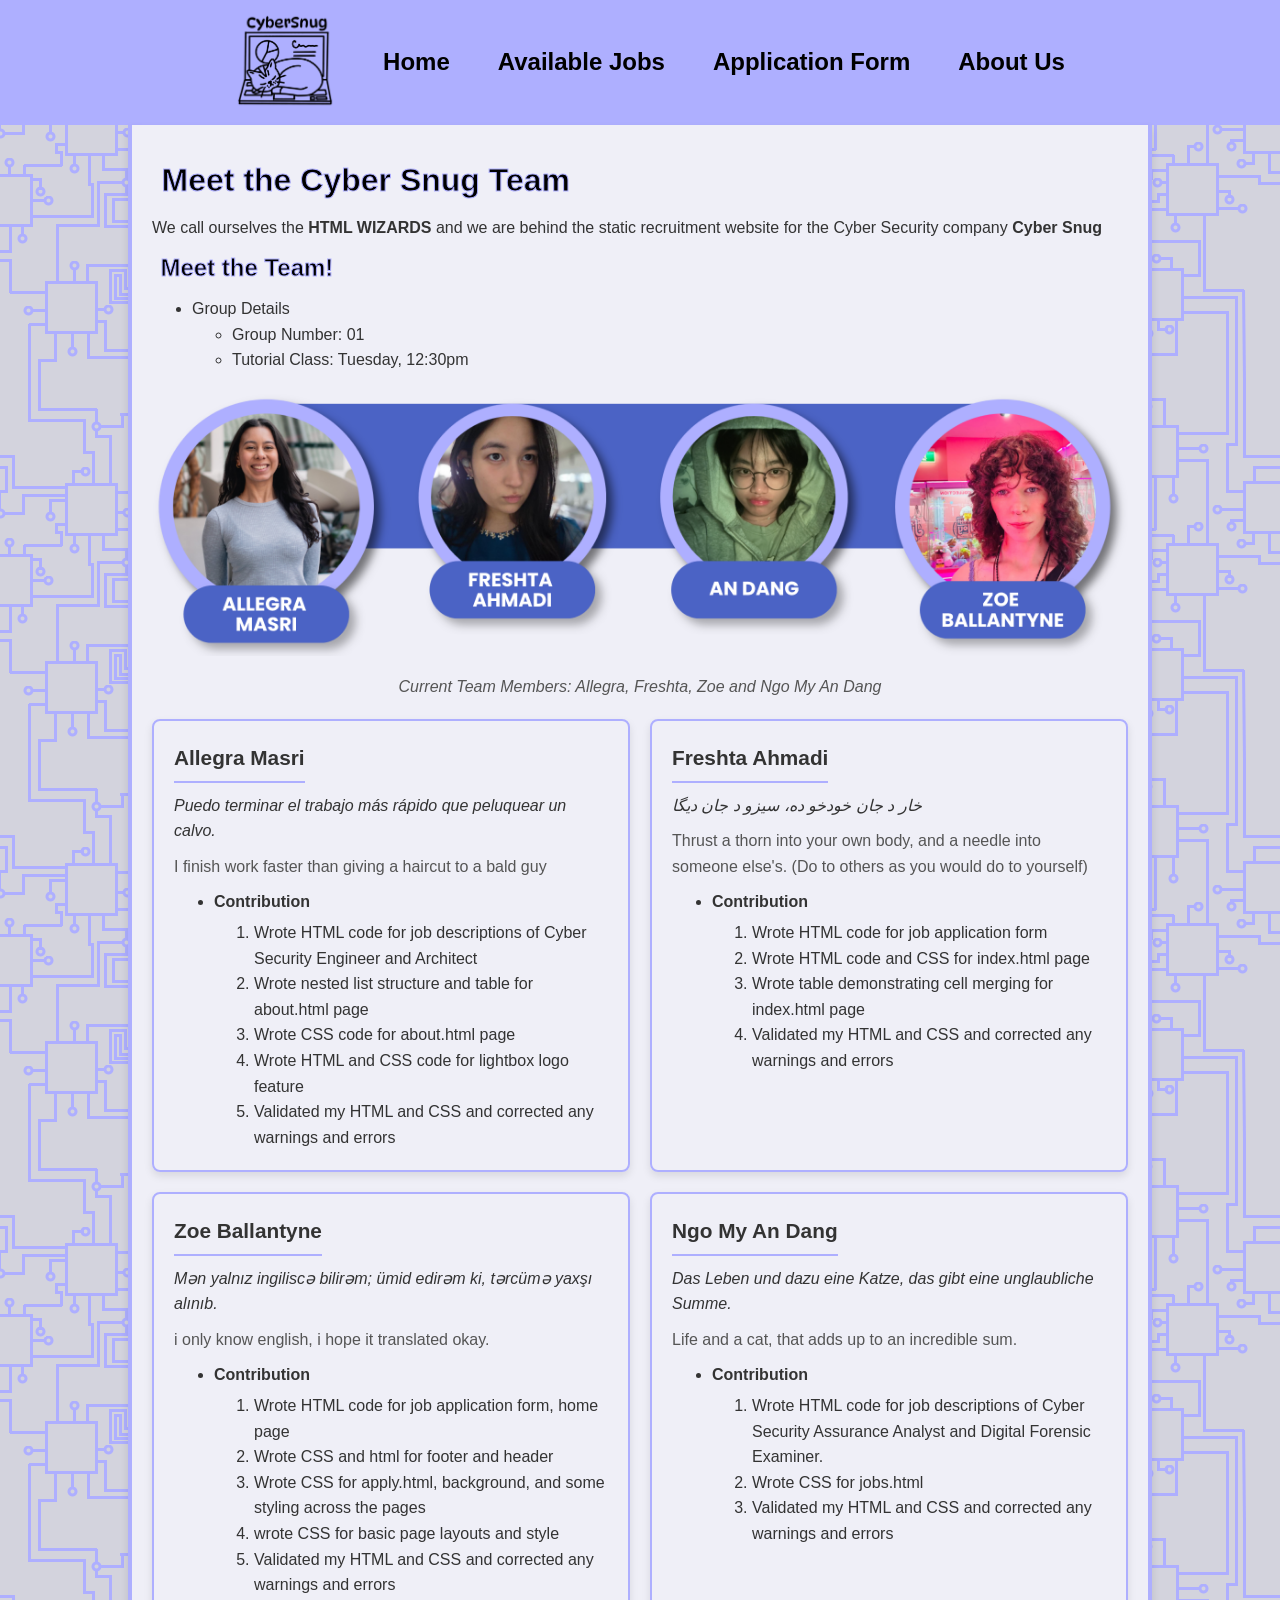
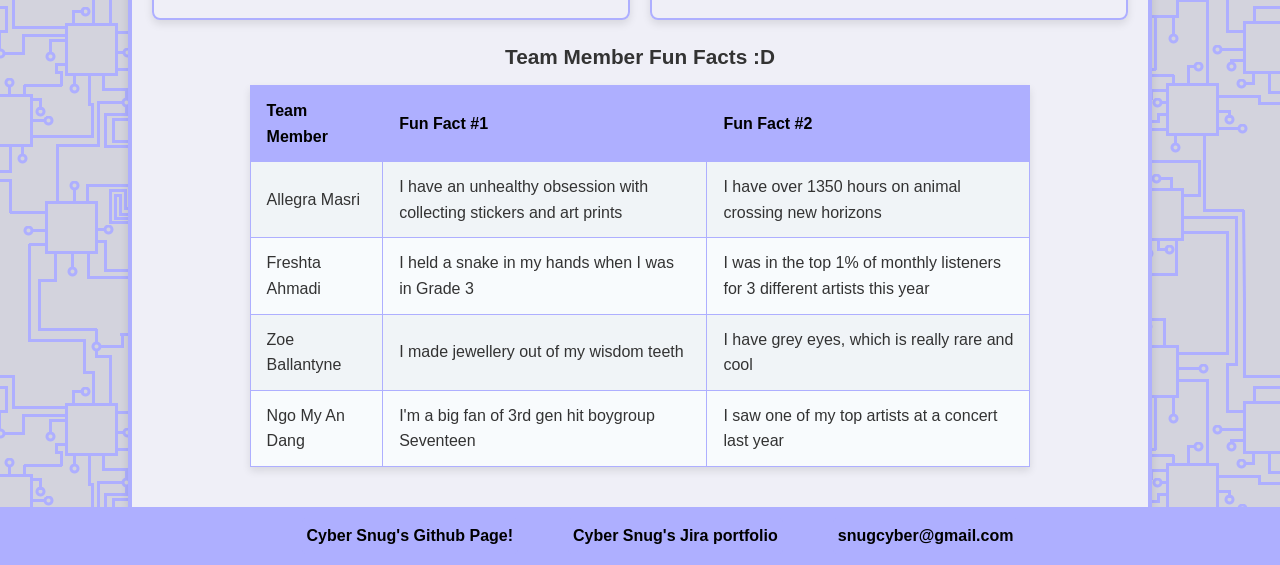
==== about.html @ 65d5e75e "Update about.html Fixed spelling and grammar in fun facts table" ====
<!DOCTYPE html>
<html lang="en">

<!--- meta elements -->
<head>
  <meta charset="utf-8">
  <meta name="description" content="About Cyber Snug team">
  <meta name="keywords" content="Cyber Snug, about us, our team, meet the team">
  <meta name="author" content="html wizards">
  <title>About Us</title>
<link rel="stylesheet" href="/styles/styles.css" type="text/css">
<!--- added the link to stylesheet -->

<!--- embedded CSS -->

  <style>
    h1 , h2 {
        -webkit-text-stroke: 1px #AEAFFF;
      color: black;
    }
  </style>

</head>

<body>

  <header>
  <!--- added links to each page -->
  <nav>
    <ul>
      <li>
        <a href="#logo-lightbox">
        <img id="logo" src="images/Cyber_Snug_FINAL.png" alt="Company Logo">
        </a>
      </li>
      <li><a href="./">Home</a></li>
      <li><a href="./jobs.html">Available Jobs</a></li>
     <li><a href="./apply.html">Application Form</a></li>
     <li><a href="./about.html">About Us</a></li>
    </ul>
  </nav>
  </header>

  <div class="lightbox" id="logo-lightbox">
    <a href="#" aria-label="Close">
      <span style="background-image: url('images/Cyber_Snug_FINAL.png');"></span>
    </a>
  </div>

  <main class="main">

    <h1>Meet the Cyber Snug Team</h1>
    <p> We call ourselves the <strong>HTML WIZARDS</strong> and we are behind the static recruitment website for the Cyber Security company <strong>Cyber Snug</strong></p>
    <h2>Meet the Team!</h2>
      <ul>
      <li>Group Details
        <ul>
          <li>Group Number: 01</li>
          <li>Tutorial Class: Tuesday, 12:30pm</li>
        </ul>
      </li>
      </ul>

   <figure class="group-photo">
      <img src="images/FINAL GROUP PHOTO.png" alt="The HTML Wizards team group photo" width="2201" height="636">
      <figcaption><em>Current Team Members: Allegra, Freshta, Zoe and Ngo My An Dang</em></figcaption>
    </figure>

      <div class="team-grid">
   <dl class="team-member">
     <dt>Allegra Masri</dt>
      <dd>Puedo terminar el trabajo más rápido que peluquear un calvo.</dd>
      <dd><em>I finish work faster than giving a haircut to a bald guy</em></dd>
      <dd>
       <ul>
          <li><strong>Contribution</strong>
            <ol>
              <li>Wrote HTML code for job descriptions of Cyber Security Engineer and Architect</li>
             <li>Wrote nested list structure and table for about.html page</li>
             <li>Wrote CSS code for about.html page</li>
             <li>Wrote HTML and CSS code for lightbox logo feature</li>
             <li>Validated my HTML and CSS and corrected any warnings and errors</li>
           </ol>
         </li>
       </ul>
      </dd>
    </dl>
   <dl class="team-member">
     <dt>Freshta Ahmadi</dt>
     <dd>خار د جان خودخو ده، سيزو د جان ديگا</dd>  
      <dd><em>Thrust a thorn into your own body, and a needle into someone else's. (Do to others as you would do to yourself)</em></dd>
      <dd>
       <ul>
         <li><strong>Contribution</strong>
            <ol>
             <li>Wrote HTML code for job application form</li>
             <li>Wrote HTML code and CSS for index.html page</li>
             <li>Wrote table demonstrating cell merging for index.html page</li>
             <li>Validated my HTML and CSS and corrected any warnings and errors</li>
           </ol>
         </li>
       </ul>
     </dd>
   </dl>
    <dl class="team-member">
     <dt>Zoe Ballantyne</dt>
     <dd>Mən yalnız ingiliscə bilirəm; ümid edirəm ki, tərcümə yaxşı alınıb.</dd>  
     <dd><em>i only know english, i hope it translated okay.</em></dd>
     <dd>
        <ul>
          <li><strong>Contribution</strong>
           <ol>
              <li>Wrote HTML code for job application form, home page</li>
              <li>Wrote CSS and html for footer and header</li>
              <li>Wrote CSS for apply.html, background, and some styling across the pages</li>
              <li>wrote CSS for basic page layouts and style</li>
              <li>Validated my HTML and CSS and corrected any warnings and errors</li>


           </ol>
         </li>
       </ul>
      </dd>
   </dl>
   <dl class="team-member">
     <dt>Ngo My An Dang</dt>
     <dd> Das Leben und dazu eine Katze, das gibt eine unglaubliche Summe.</dd>  
     <dd><em>Life and a cat, that adds up to an incredible sum.</em></dd>
     <dd>
       <ul>
          <li><strong>Contribution</strong>
            <ol>
              <li>Wrote HTML code for job descriptions of Cyber Security Assurance Analyst and Digital Forensic Examiner.</li>
              <li>Wrote CSS for jobs.html</li>
              <li>Validated my HTML and CSS and corrected any warnings and errors</li>
            </ol>
         </li>
       </ul>
      </dd>
   </dl>
   </div>

   <table class="fun-facts-table">
     <caption><strong>Team Member Fun Facts :D</strong></caption>
     <tr>
       <th>Team Member</th>
       <th>Fun Fact #1</th>
       <th>Fun Fact #2</th>
     </tr>
     <tr>
        <td>Allegra Masri</td>
        <td>I have an unhealthy obsession with collecting stickers and art prints</td>
        <td>I have over 1350 hours on animal crossing new horizons</td>
      </tr>
      <tr>
        <td>Freshta Ahmadi</td>
        <td>I held a snake in my hands when I was in Grade 3</td>
        <td>I was in the top 1% of monthly listeners for 3 different artists this year</td>
      </tr>
      <tr>
        <td>Zoe Ballantyne</td>
        <td>I made jewellery out of my wisdom teeth</td>
        <td>I have grey eyes, which is really rare and cool</td>
      </tr>
      <tr>
        <td>Ngo My An Dang</td>
        <td>I'm a big fan of 3rd gen hit boygroup Seventeen</td>
        <td>I saw one of my top artists at a concert last year</td>
      </tr>
    </table>
  </main>

  <footer>
<!---check if links work before submitting-->
    <p ><a href="https://github.com/106131320/Project-part-1" target="_blank">Cyber Snug's Github Page!</a></p>
    <p ><a href="https://snugcyber.atlassian.net?continue=https%3A%2F%2Fsnugcyber.atlassian.net%2Fwelcome%2Fsoftware&atlOrigin=eyJpIjoiZGUwYWVmOGFkY2FlNDNkOGJjMmJmNWQ0NGI5NGQwYzEiLCJwIjoiaiJ9" 
    target="_blank">Cyber Snug's Jira portfolio </a></p>
    <p ><a href="mailto:snugcyber@gmail.com" target="_blank">snugcyber@gmail.com</a></p>
  </footer>

  
</body>



</html>
---- styles/styles.css ----
/*
filename: styles.css
author: html wizards
created: 27/8/26
last modified: 02/9/26
description: Global styles for the project, including layout, typography, and color scheme.
*/

/* --- Variable Declaration --- */
:root {
  --main-purple: #AEAFFF;
}

/* --- Base Styles --- */
/* Universal box-sizing, font-family, and reset for margins/paddings */
* {
  box-sizing: border-box;
  font-family: 'Segoe UI', Tahoma, Geneva, Verdana, sans-serif;
  margin: 0;
  padding: 0;
}


/* --- body Styles --- */

html{
  background-color: #a5a6db;
}


body {
  background-color: #d3d3dd;

  /* places background images to the left and right repeated vertically*/
  background-image:
    url("../images/backcircuits.png"),
    url("../images/backcircuits.png");
  background-repeat:
    repeat-y,
    repeat-y;
  background-position:
    left top,
    right top;

  color: #333;
  /* Dark grey text */
  line-height: 1.6;
  max-width: 100%;
  margin: 0 auto;
  padding: 0px;

  display: flex;
  flex-direction: column;
}

/* --- logo specific style --- */
#logo {
  width: 100px;
  height: auto;
  display: block;
  padding-bottom: 5px;
  cursor: zoom-in;
}

/* --- Logo Lightbox --- */
.lightbox {
  display: none;
  position: fixed;
  z-index: 999;
  top: 0;
  left: 0;
  right: 0;
  bottom: 0;
  padding: 1em;
  background: rgba(0, 0, 0, 0.8);
}

.lightbox:target {
  display: block;
}

.lightbox span {
  display: block;
  width: 100%;
  height: 100%;
  background-position: center;
  background-repeat: no-repeat;
  background-size: contain;
}

  /* universal box sizing is 0 padding, lists cant give a number or symbol when theres 0 padding */
ul {
  padding-left: 40px;
}

ol {
  padding-left: 40px;
}
/* --- Navigation Styles --- */

nav {
  background-color: var(--main-purple);
  padding: 0px 20px 0 0;
  width: 100%;

}

nav ul {
  list-style: none;
  /* Removes bullet points */
  display: flex;
  /* Flexbox for horizontal alignment */
  gap: 20px;
  /* Space between list items */
  justify-content: center;
  /* Centers navigation items */

}

nav ul li {
  display: flex;
  align-items: center;
}

nav ul li a {
  color: black;
  text-decoration: none;
  font-weight: 600;
  font-size: 1.5rem;
  padding: 10px 14px;
  border-radius: 4px;
  transition: background-color 0.3s ease;
  /* Smooth hover transition */
  display: block;
  /* Makes the entire link clickable */

}

nav ul li a:hover {
  background-color: #7a7ccf;
  /* Darker purple  on hover */
}

nav ul li:first-child a:hover {
  background-color: transparent;
}

footer {
  background-color: var(--main-purple);
  padding: 6px;
  width: 100%;
  margin-top: auto;
  display: flex;
  justify-content: center;
  align-items: center;
  text-align: center;
  position: relative;

}


footer a {
  color: black;
  font-weight: bold;
  text-decoration: none;
  display: block;
  padding: 5px 5px;
  margin: 5px;
  margin-left: 45px;
  border-radius: 4px;
  background-color: var(--main-purple);
  transition: 0.3s ease;
}

footer a:hover {
  background-color: #7a7ccf;
}



.main {
  width: 80%;
  max-width: 80%;
  margin: 0 auto;
  padding: 20px;
  background-color: #efeff7;
  /* Light grey-blue background */
  border-left: 4px solid var(--main-purple);
  border-right: 4px solid var(--main-purple);
  box-shadow: 0 4px 8px rgba(0, 0, 0, 0.1);
  
  /* Subtle shadow for depth */

 
  flex: 1;

}




/* --- apply.html Styling --- */



.application_body {
  width: 80%;
  max-width: 80%;
  margin: 0 auto;
  padding: 20px;
  background-color: #ebebf3;
  /* Light grey-blue background */
  border-left: 6px solid var(--main-purple);
  border-right: 6px solid var(--main-purple);
  box-shadow: 0 4px 8px rgba(0, 0, 0, 0.1);
  /* Subtle shadow for depth */
}

form {
  display: flex;
  flex-direction: column;
  gap: 20px;
  /* Space between fieldsets and buttons */
}

fieldset {
  border: 2px solid var(--main-purple);
  border-radius: 8px;
  padding: 20px;
  background-color: #f8fbfd;
  display: flex;
  /* Flex container for internal alignment */
  flex-direction: column;
  /* Stacks contents vertically */
  gap: 15px;
  /* Space between direct children of the fieldset */
}



/* Labels within the applicant information fieldset */
.applicant-info-fieldset label {
  font-weight: 500;
  color: #333;
  margin-bottom: -5px;
  /* Pulls label closer to the input */
  display: block;
  /* Ensures full width for consistency */
}

/* Styling for selectable input fields (text, email, select) */
.selectable {
  width: 100%;
  padding: 10px 12px;
  border: 1px solid #ccc;
  border-radius: 5px;
  font-size: 1rem;
  transition: border-color 0.3s ease, box-shadow 0.3s ease;
  /* Smooth hover/focus transition */
}

.selectable:hover {
  border-color: var(--main-purple);
  box-shadow: 0 0 0 3px rgba(0, 75, 153, 0.2);
  /* Light blue shadow on hover */
  outline: none;
  /* Removes default outline */
}

/* Custom styling for select dropdowns */
select {
  appearance: none;
  /* Removes default OS styling */
  background-repeat: no-repeat;
  background-position: right 10px center;
  background-size: 20px;
  padding-right: 30px;
  /* Space for a custom dropdown arrow if desired */
}

/* Gender Fieldset specific styling */
.gender-fieldset {
  flex-direction: row;
  /* Arranges radio buttons horizontally */
  flex-wrap: wrap;
  /* Allows items to wrap on smaller screens */
  gap: 20px;
  border: 1px solid #ccc;
  /* Lighter border */
  background-color: #FFFFFF;
  /* Even lighter background */
  padding: 15px;
  margin-top: 5px;
  margin-bottom: 5px;
}

.gender-fieldset legend {
  font-size: 1.1rem;
  font-weight: 600;
  color: #555;
  margin-left: -5px;
  padding: 0 5px;
}

/* Styling for individual radio button labels within the gender fieldset */
.gender-fieldset label {
  display: flex;
  align-items: center;
  /* Vertically centers radio button and text */
  font-weight: normal;
  margin-bottom: 0;
  cursor: pointer;
}

.gender-fieldset input[type="radio"] {
  margin-right: 8px;
  /* Space between radio button and its label text */
  flex-shrink: 0;
  /* Prevents radio button from shrinking */
}

/* Textarea resizing behavior */
form textarea {
  resize: vertical;
  /* Allows vertical resizing only */
}

/* Grouping for standard skill checkboxes */
.skill-group-standard {
  display: flex;
  flex-direction: column;
  gap: 12px;
  margin-bottom: -12px;
  /* Adjusts spacing if followed by other elements */
}

.skill-group-standard label {
  display: flex;
  align-items: center;
  cursor: pointer;
  margin-bottom: 0;
}

.skill-group-standard input[type="checkbox"] {
  margin-right: 10px;
  width: 18px;
  height: 18px;
  flex-shrink: 0;
}

/* Styling for the "Other Skills" checkbox and associated text area */
.other-skills-control {
  display: flex;
  flex-direction: row;
  flex-wrap: wrap;
  gap: 10px;
  margin-top: 12px;
  margin-bottom: 15px;
  align-items: center;
  /* Vertically centers checkbox with label */
}

.other-skills-control label[for="other-skills"] {
  color: #333;
  cursor: pointer;
  margin-top: -3px;
  margin-left: 4px;
  margin-right: 10px;
}

.other-skills-control input[type="checkbox"] {
  margin-right: -5px;
  width: 18px;
  height: 18px;
  flex-shrink: 0;
}

/* Hidden textarea for "Other Skills" - initially hidden */
#hidden {
  max-height: 0;
  opacity: 0;
  /* Smooth transition for revealing the textarea */
  transition:
    max-height 0.5s ease-out,
    opacity 0.5s ease-out,
    padding 0.5s ease-out;
  width: 100%;
  overflow: hidden;
  /* Ensures content is clipped when hidden */
}

/* Shows the hidden textarea when the "Other Skills" checkbox is checked */
.other-skills-control input#other-skills:checked~#hidden {
  max-height: 200px;
  /* Allows the textarea to expand */
  opacity: 1;
}

#hidden textarea {
  width: 100%;
}

/* Submit and Reset Buttons */

.buttons {
  display: flex;
  gap: 10px;
}

.button {
  background-color: grey;
  padding: 12px 20px;
  border: none;
  border-radius: 5px;
  font-size: 1.1rem;
  cursor: pointer;
  transition: background-color 0.3s ease, transform 0.2s ease;
  /* Smooth hover effects */
  margin-top: 10px;
  align-self: flex-start;
  /* Aligns button to the left within flex container */
}

.button:hover {
  background-color: #5d5e86;
  /* Darker blue on hover */
  transform: translateY(-2px);
  /* Slight lift effect */
}

input[type="reset"] {
  background-color: grey;
  /* Grey for reset button */
}

input[type="reset"]:hover {
  background-color: #5d5e86;
  /* Darker grey on hover */
}

/* --- Job Page Styling --- */

.jobs_main {
  width: 80%;
  max-width: 80%;
  margin: 0 auto;
  background-color: #d3d3dd;
  flex: 1;
}

.job_description {
  width: 100%;
  max-width: 100%;
  margin: 10px auto;
  padding: 20px;
  background-color: #efeff7;
  /* Light grey-blue background */
  border: 3px solid var(--main-purple);
  border-radius: 8px;
  box-shadow: 0 4px 8px rgba(0, 0, 0, 0.1);
  /* Subtle shadow for depth */ 
}




.available_jobs {
  width: 100%;
  max-width: 100%;
  margin: 0 auto;
  padding: 20px;
  background-color: #efeff7;
  /* Light grey-blue background */
  border: 3px solid var(--main-purple);
  border-top: 0px solid var(--main-purple);
  border-radius: 0 0 8px 8px;
  box-shadow: 0 4px 8px rgba(0, 0, 0, 0.1);

  /* Subtle shadow for depth */ 
}


h1 {
  padding: 0.3em;
}

h2 {
  padding: 0.35em;
}

/* --- Custom styling for sections --- */
section {
  width: 40%;
  padding: 1em;
}

/* --- Custom styling for engineer- sections and elements --- */
#engineer-details {
  border: 3px inset var(--main-purple);
  border-radius: 4px;
  /* --- Create a border --- */
  padding: 1em;
  width: 100%;
}

/* --- Make requirement sections be inline with each other --- */
#engineer-preferable-requirements, #engineer-essential-requirements {
  display: inline-block;
  margin-bottom: 1em;
}

#engineer-essential-requirements {
  margin-right: 1em;
}

#engineer-preferable-requirements {
  margin-right: 3em;
  width: 50%;
  float: right;
}

/* --- Adjust width for responsibilities section --- */
#engineer-responsibilities {
  width: 100%;
}

/* --- Custom styling for architect- sections and elements --- */
#architect-details {
  border: 3px inset var(--main-purple);
  border-radius: 4px;
  /* --- Create a border --- */
  padding: 1em;
  width: 100%;
}

/* --- Make requirement sections be inline with each other --- */
#architect-preferable-requirements, #architect-essential-requirements {
  display: inline-block;
  margin-bottom: 1em;
}

#architect-essential-requirements {
  margin-right: 1em;
}

#architect-preferable-requirements {
  margin-right: 3em;
  width: 50%;
  float: right;
}

/* --- Adjust width for responsibilities section --- */
#architect-responsibilities {
  width: 100%;
}

/* --- Custom styling for security- sections and elements --- */
#security-details {
  border: 3px inset var(--main-purple);
  border-radius: 4px;
  /* --- Create a border --- */
  padding: 1em;
  width: 100%;
}

/* --- Make requirement sections be inline with each other --- */
#security-preferable-requirements, #security-essential-requirements {
  display: inline-block;
  margin-bottom: 1em;
}

#security-essential-requirements {
  margin-right: 1em;
}

#security-preferable-requirements {
  margin-right: 3em;
  width: 50%;
  float: right;
}

/* --- Adjust width for responsibilities section --- */
#security-responsibilities {
  width: 100%;
}

/* --- Custom styling for examiner- sections and elements --- */
#examiner-details {
  border: 3px inset var(--main-purple);
  border-radius: 4px;
  /* --- Create a border --- */
  padding: 1em;
  width: 100%;
}

/* --- Make requirement sections be inline with each other --- */
#examiner-preferable-requirements, #examiner-essential-requirements {
  display: inline-block;
  margin-bottom: 1em;
}

#examiner-essential-requirements {
  margin-right: 1em;
}

#examiner-preferable-requirements {
  margin-right: 3em;
  width: 50%;
  float: right;
}

/* --- Adjust width for responsibilities section --- */
#examiner-responsibilities {
  width: 100%;
}

/* --- Make aside sections and description sections inline --- */
aside, #engineer-description, #architect-description, #security-description, #examiner-description {
  display: inline-block;
}

/* --- Custom styling for aside elements --- */

.jobs_aside {
  width: 100%;
  border: 3px inset var(--main-purple);
  border-radius: 4px;
  margin-top: 1em;
  padding: 1em;
}
/* --- Styling for menu --- */
.menu {
  display: flex;
  justify-content: space-evenly;
  align-items: center;
}

.menu a {
  color: black;
  font-weight: bold;
  text-decoration: none;
  padding: 10px 20px;
  border-radius: 4px;
  background-color: var(--main-purple);
  transition: 0.3s ease;
}

.menu a:hover {
  background-color: #7a7ccf;
}

/*Team Member boxes for about us page*/
.team-grid {
  display: grid;
  grid-template-columns: repeat(2, 1fr);
  gap: 20px;
}

@media(max-width: 600px) {
  .team-grid {
    grid-template-columns: 1fr;
  }
}

.team-member {
  border: 2px solid var(--main-purple);
  border-radius: 8px;
  background-color: #f8fbfd;
  background: url(./images/fade.png) repeat-x top;

  box-shadow: 0 4px 8px rgba(0, 0, 0, 0.1);
  padding: 20px;
  margin: 0;
}
.team-member dt {
  font-size: 1.3rem;
  font-weight: 600;
  color: #333;
  border-bottom: 2px solid var(--main-purple);
  padding-bottom: 6px;
  margin-bottom: 10px;
  display: inline-block;
}

.team-member dd {
  margin-bottom: 10px;
  color: #333;
}

.team-member dd:last-child {
  margin-bottom: 0;
}

.team-member dd:first-of-type {
  font-style: italic;
}

.team-member dd em {
  font-style: normal;
  color: #555;
}

.team-member ul,
.team-member ol {
  margin-top: 5px;
}

/*Group Photo (about.html)*/
.group-photo {
  text-align: center;
  margin: 20px auto;
}

.group-photo img {
  max-width: 100%;
  height: auto;
  border-radius: 8px;
}

.group-photo figcaption {
  margin-top: 10px;
  color: #555;
}

/*Team Fun Facts Table (about.html)*/
.fun-facts-table {
  border-collapse: collapse;
  width: 80%;
  margin: 20px auto;
  background-color: #f8fbfd;
  box-shadow: 0 4px 8px rgba(0, 0, 0, 0.1);
}

.fun-facts-table caption {
  font-size: 1.3em;
  padding-bottom: 12px;
}

.fun-facts-table th,
.fun-facts-table td {
  border: 1px solid var(--main-purple);
  padding: 12px 16px;
  text-align: left;
}

.fun-facts-table th {
  background-color: var(--main-purple);
  color: black;
}

.fun-facts-table tr:nth-child(even) {
  background-color: #f0f4f7;
}

@media (max-width: 600px) {
  .fun-facts-table {
    width: 100%;
  }

  .fun-facts-table th,
  .fun-facts-table td {
    padding: 6px 8px;
    font-size: 0.85rem;
  }
}

@media (max-width: 480px) {
  .team-grid {
    grid-template-columns: 1fr;
  }
}




/* --- Index Page Styling --- */
/*CyberSnug Services Table (index.html)*/

.title {
  padding: 0;
}



.content-row {
  display: flex;
  align-items: flex-start;
  justify-content: space-between;
  gap: 2em;
  width: 100%;
  font-size: 1.5em;

}

.left-content {
  flex: 1;
  min-width: 0;
  padding: 3em 1em 1em 1em;
}

.company-description {
  width: 100%;
  margin: 10px 0 0;
  padding: 0;
  float: none;
}

.company-description p + p {
  margin-top: 20px;
}

#visual-slogan {
  width: 42%;
  height: auto;
  flex-shrink: 0;
  margin-top: -20px;
  margin-right: -20px;
}

.services-table {
  border-collapse: collapse;
  width: 80%;
  margin: 6em auto;
  background-color: #f8fbfd;
  box-shadow: 0 4px 8px rgba(0, 0, 0, 0.1);
}

.services-table th.services-header {
  background-color: var(--main-purple);
  color: black;
  text-align: center;
  font-size: 1.5em;
  padding: 12px 16px;
}

.services-table caption {
  font-size: 1.3em;
  padding-bottom: 12px;
}

.services-table th,
.services-table td {
  border: 1px solid var(--main-purple);
  padding: 12px 16px;
  text-align: left;
}

.services-table th {
  background-color: var(--main-purple);
  color: black;
}

.services-table tr:nth-child(even) {
  background-color: #f0f4f7;
}

@media (max-width: 600px) {
  .services-table {
    width: 100%;
  }

  .services-table th,
  .services-table td {
    padding: 6px 8px;
    font-size: 0.85rem;
  }
}

@media (max-width: 480px) {
  .team-grid {
    grid-template-columns: 1fr;
  }
}

/* --- Checkmark --- */
.checkmark-symbol::before {
  content: "✔";
  color: green;
}



.acknowledgment-of-land {
  text-align: center;
}
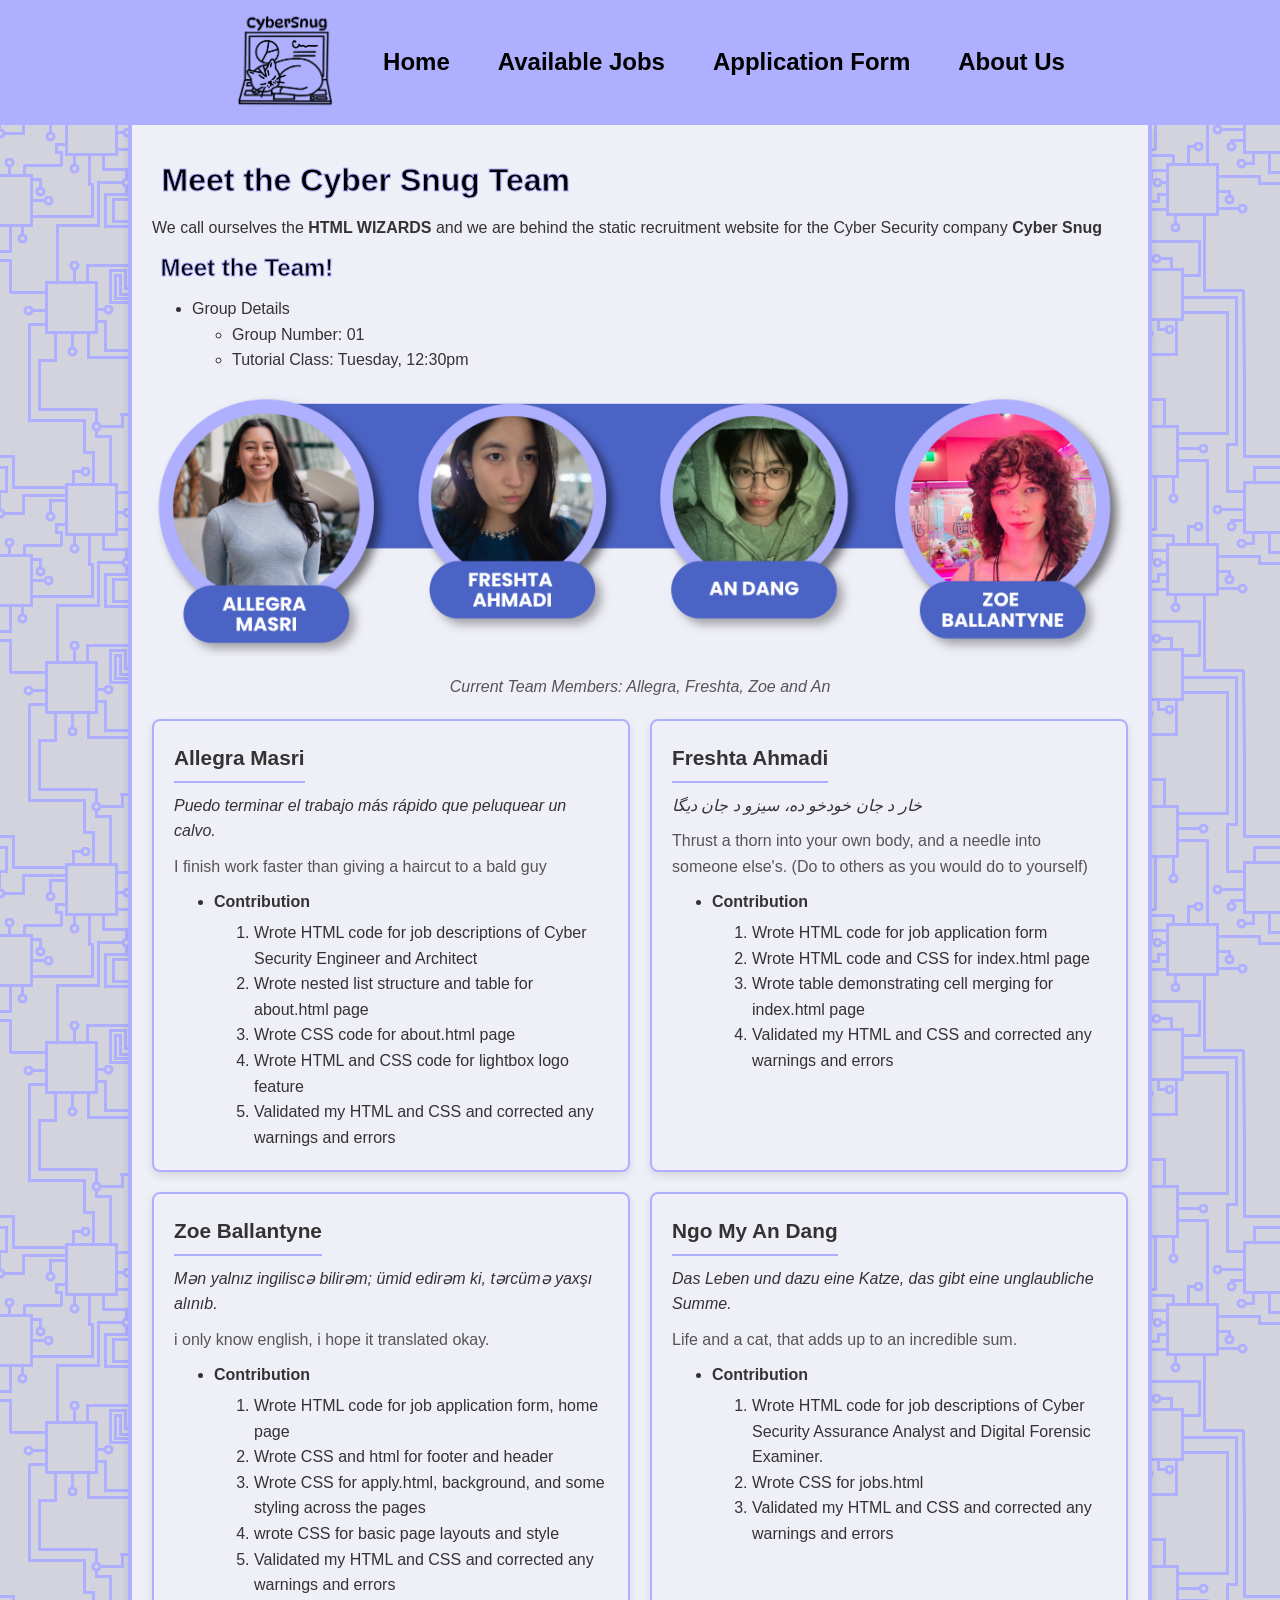
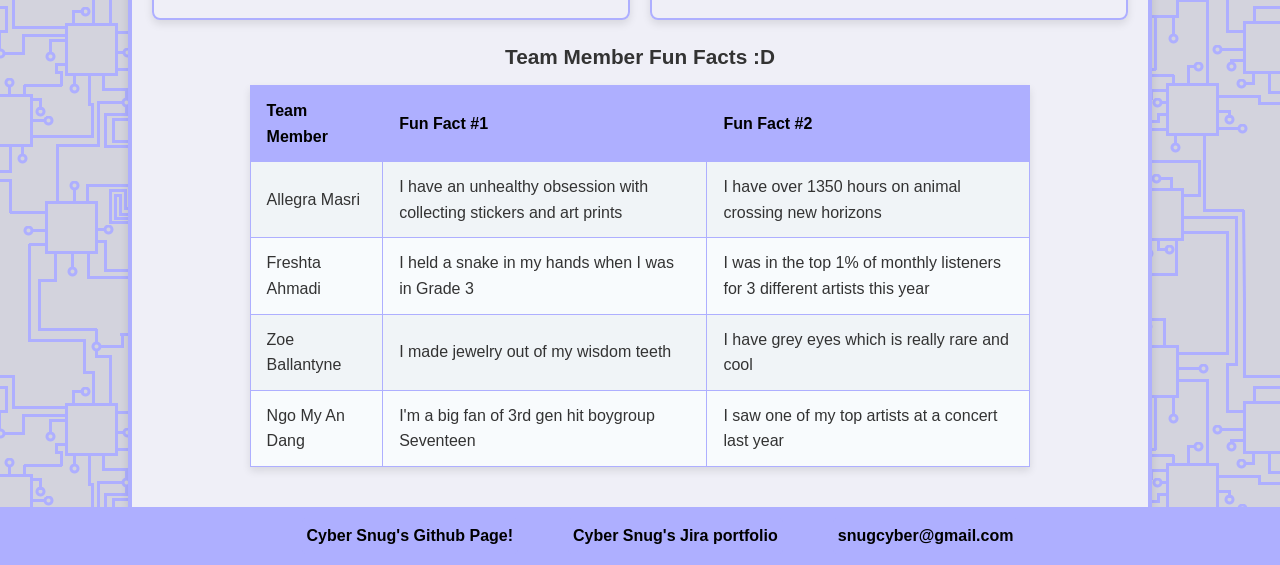
==== commit 959b8765: "Made member names only first names in figcaption" ====
--- a/about.html
+++ b/about.html
@@ -63,7 +63,7 @@
 
    <figure class="group-photo">
       <img src="images/FINAL GROUP PHOTO.png" alt="The HTML Wizards team group photo" width="2201" height="636">
-      <figcaption><em>Current Team Members: Allegra, Freshta, Zoe and Ngo My An Dang</em></figcaption>
+      <figcaption><em>Current Team Members: Allegra, Freshta, Zoe and An</em></figcaption>
     </figure>
 
       <div class="team-grid">
@@ -159,8 +159,8 @@
       </tr>
       <tr>
         <td>Zoe Ballantyne</td>
-        <td>I made jewellery out of my wisdom teeth</td>
-        <td>I have grey eyes, which is really rare and cool</td>
+        <td>I made jewelry out of my wisdom teeth</td>
+        <td>I have grey eyes which is really rare and cool</td>
       </tr>
       <tr>
         <td>Ngo My An Dang</td>
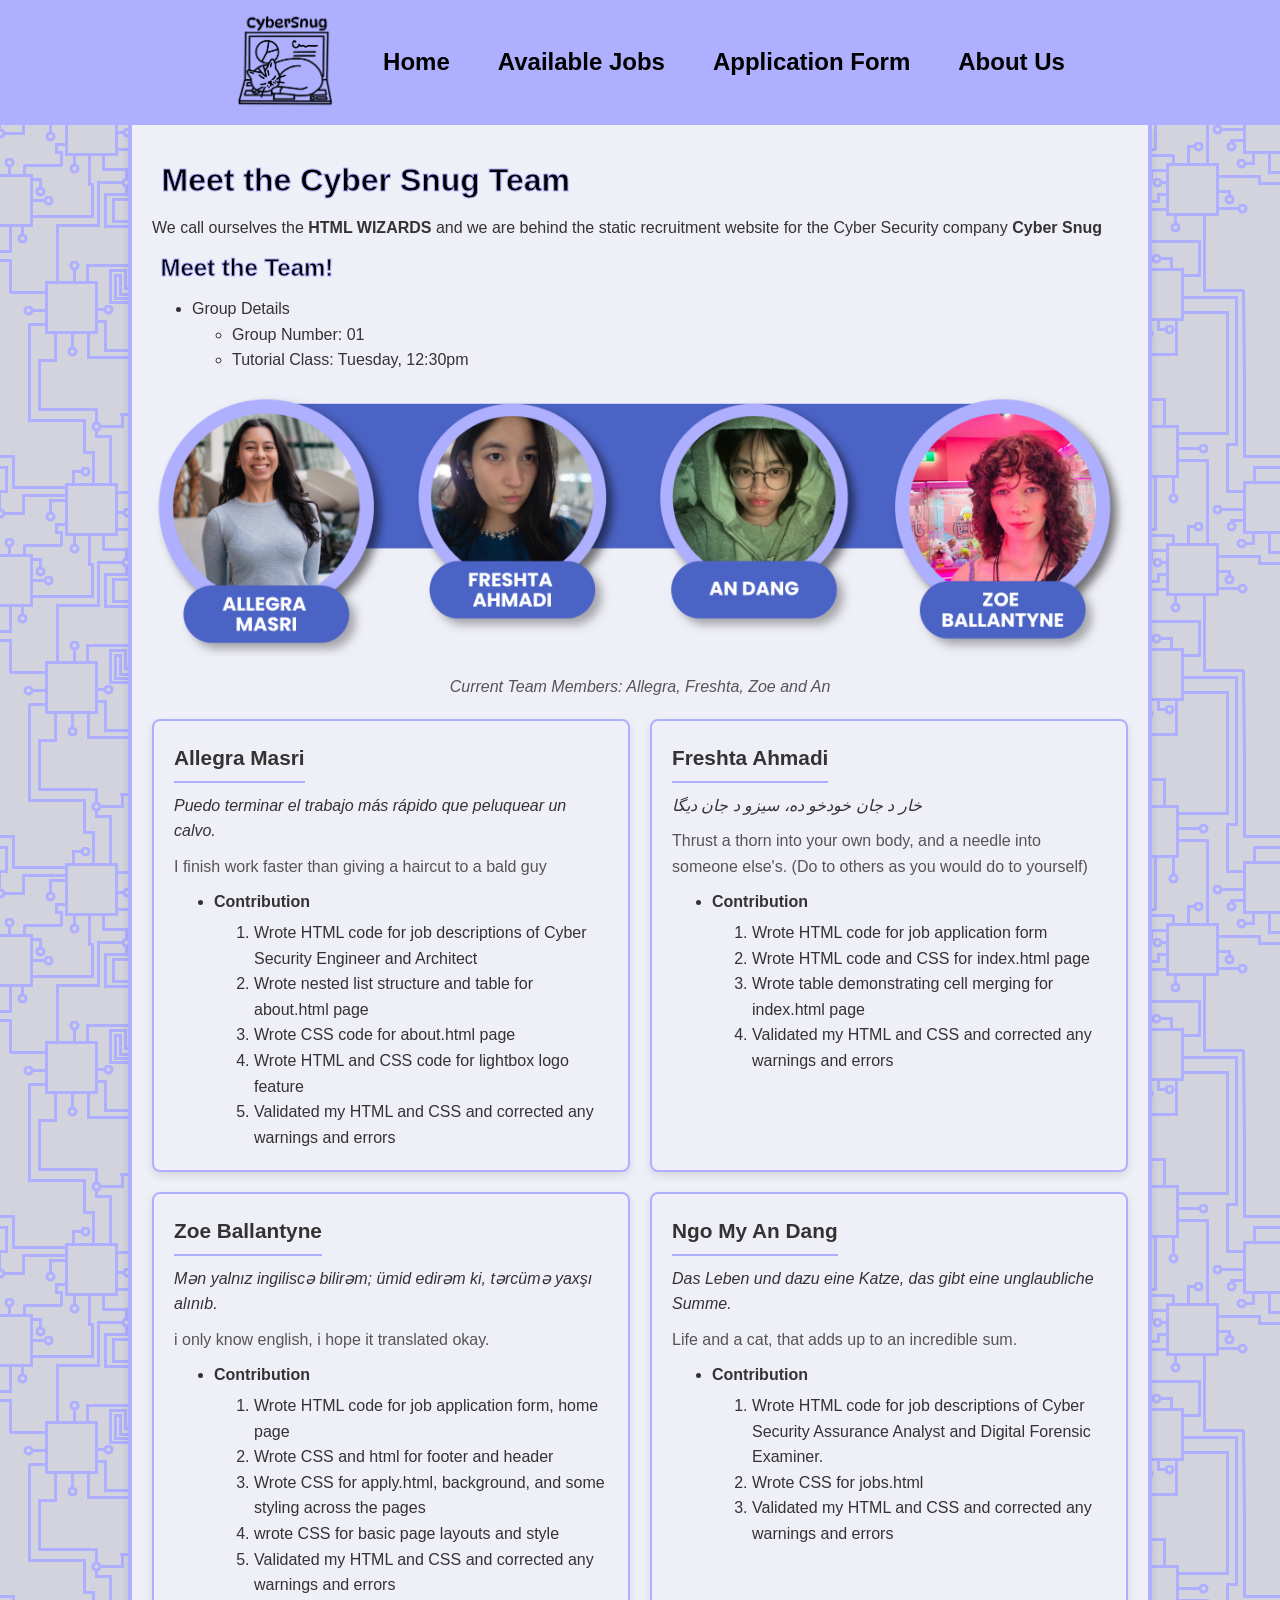
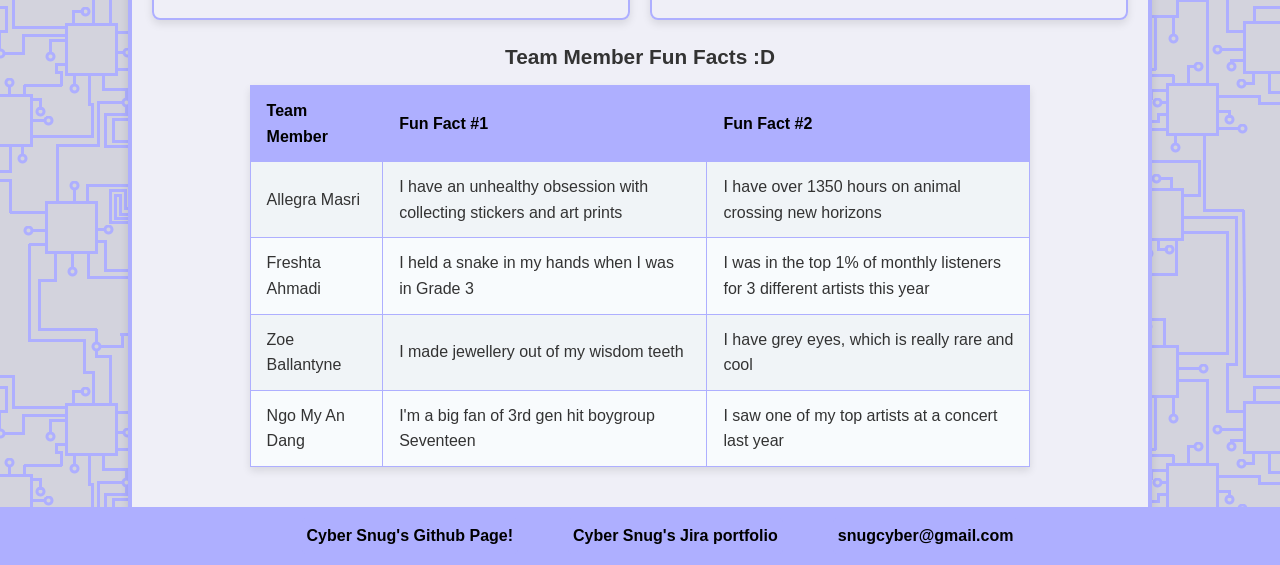
==== commit f1ed5846: "Merge branch 'main' of https://github.com/106131320/Project-part-1 correcting figcaption" ====
--- a/about.html
+++ b/about.html
@@ -159,8 +159,8 @@
       </tr>
       <tr>
         <td>Zoe Ballantyne</td>
-        <td>I made jewelry out of my wisdom teeth</td>
-        <td>I have grey eyes which is really rare and cool</td>
+        <td>I made jewellery out of my wisdom teeth</td>
+        <td>I have grey eyes, which is really rare and cool</td>
       </tr>
       <tr>
         <td>Ngo My An Dang</td>
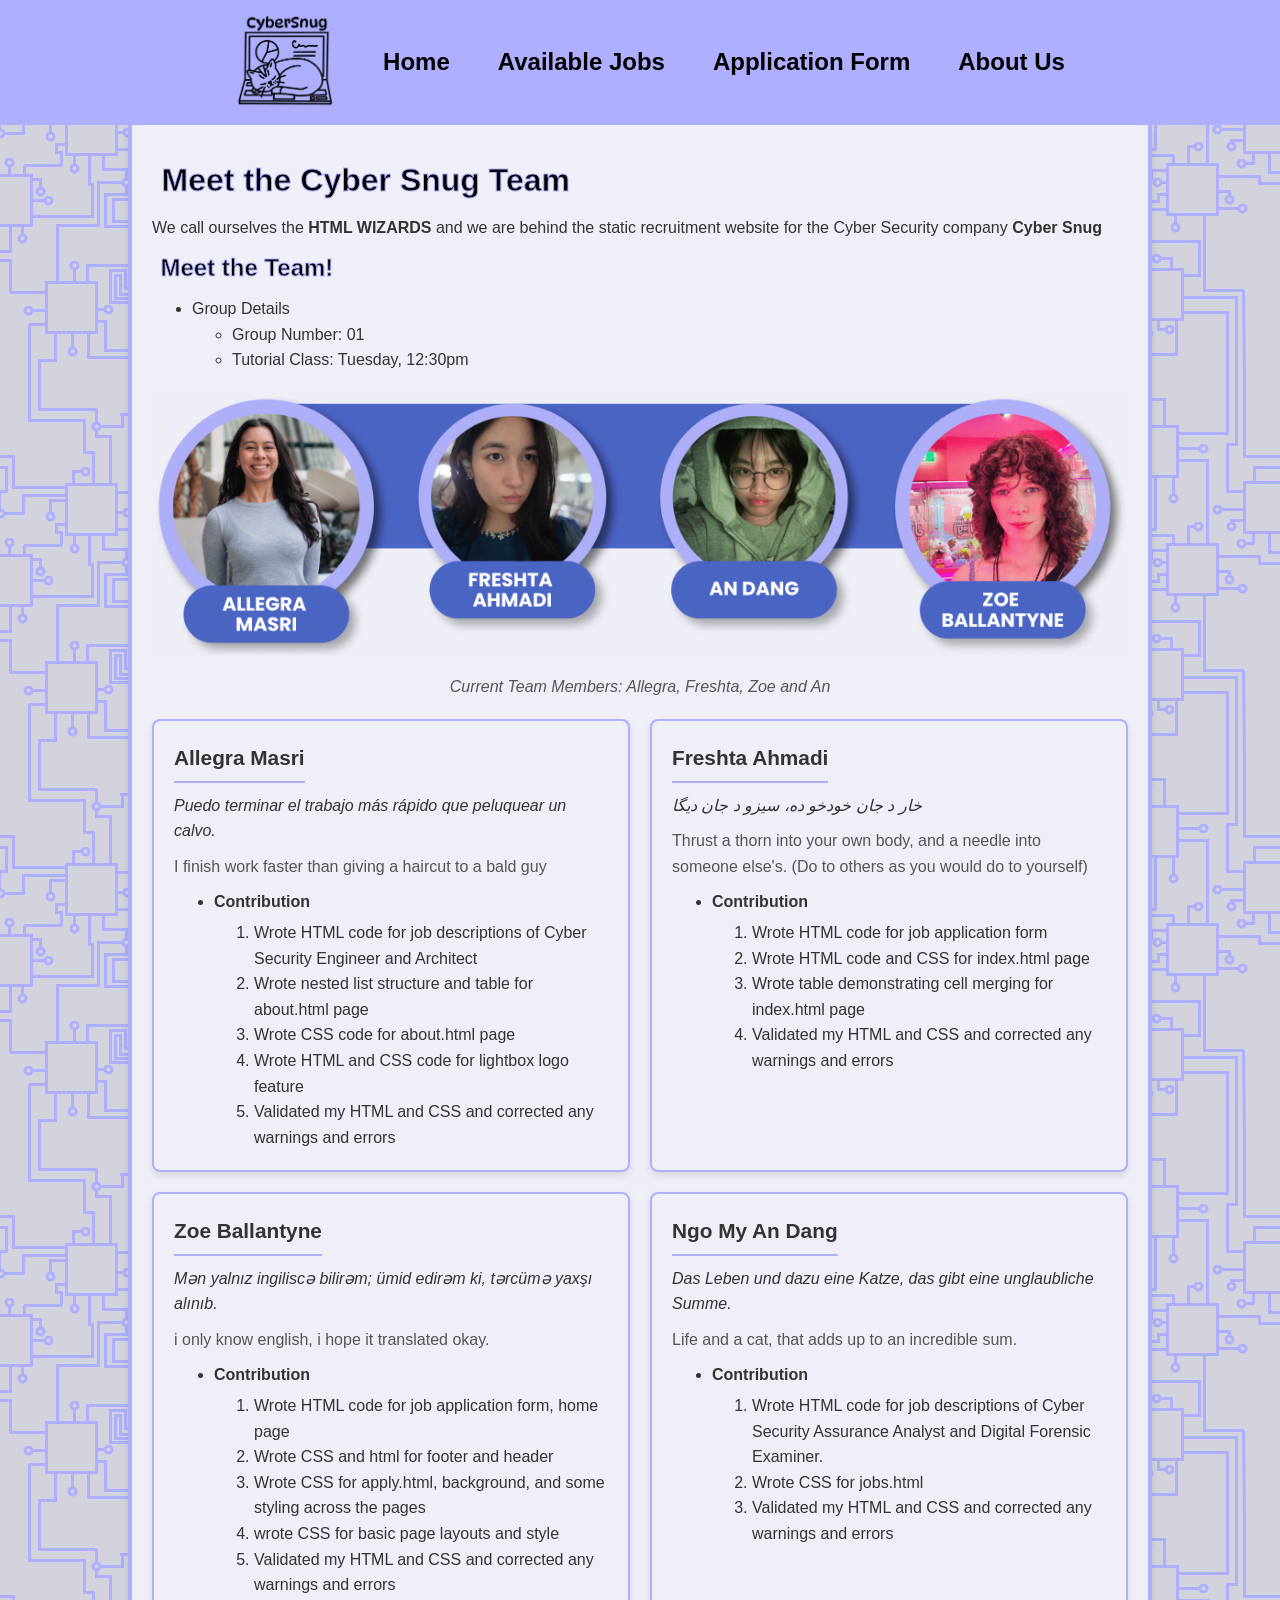
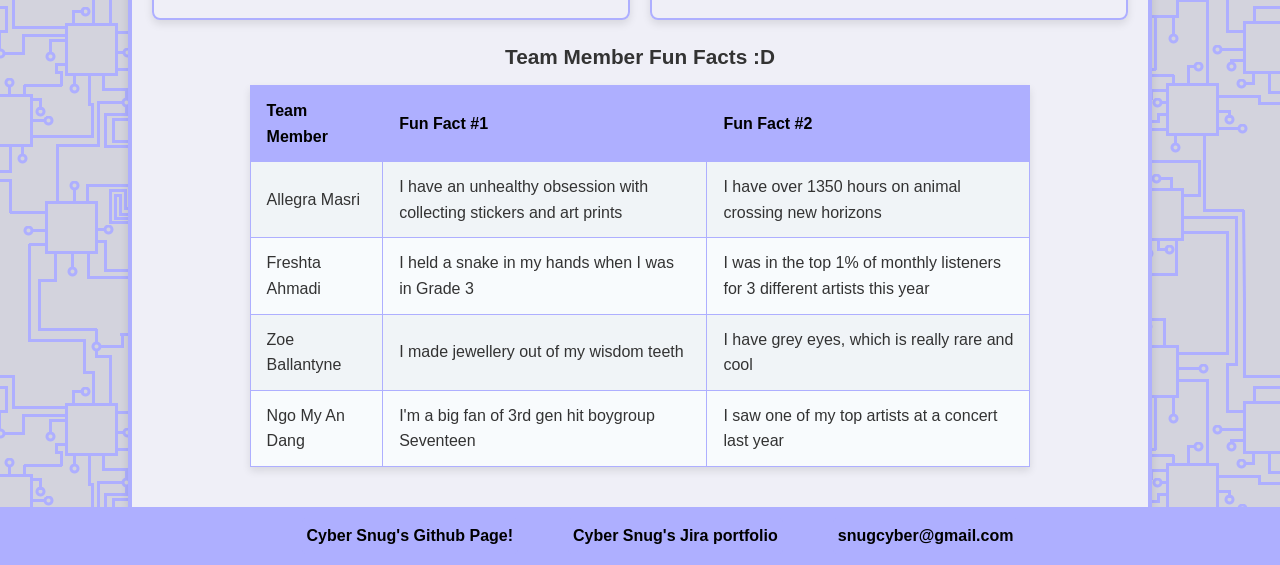
==== commit 425cd174: "added comment and compressed group photo file" ====
--- a/about.html
+++ b/about.html
@@ -60,9 +60,9 @@
         </ul>
       </li>
       </ul>
-
+    <!--combined group photo, compressed file to 235KB-->
    <figure class="group-photo">
-      <img src="images/FINAL GROUP PHOTO.png" alt="The HTML Wizards team group photo" width="2201" height="636">
+      <img src="images/Combined_Group_Photo.png" alt="The HTML Wizards team group photo" width="2201" height="636">
       <figcaption><em>Current Team Members: Allegra, Freshta, Zoe and An</em></figcaption>
     </figure>
 
